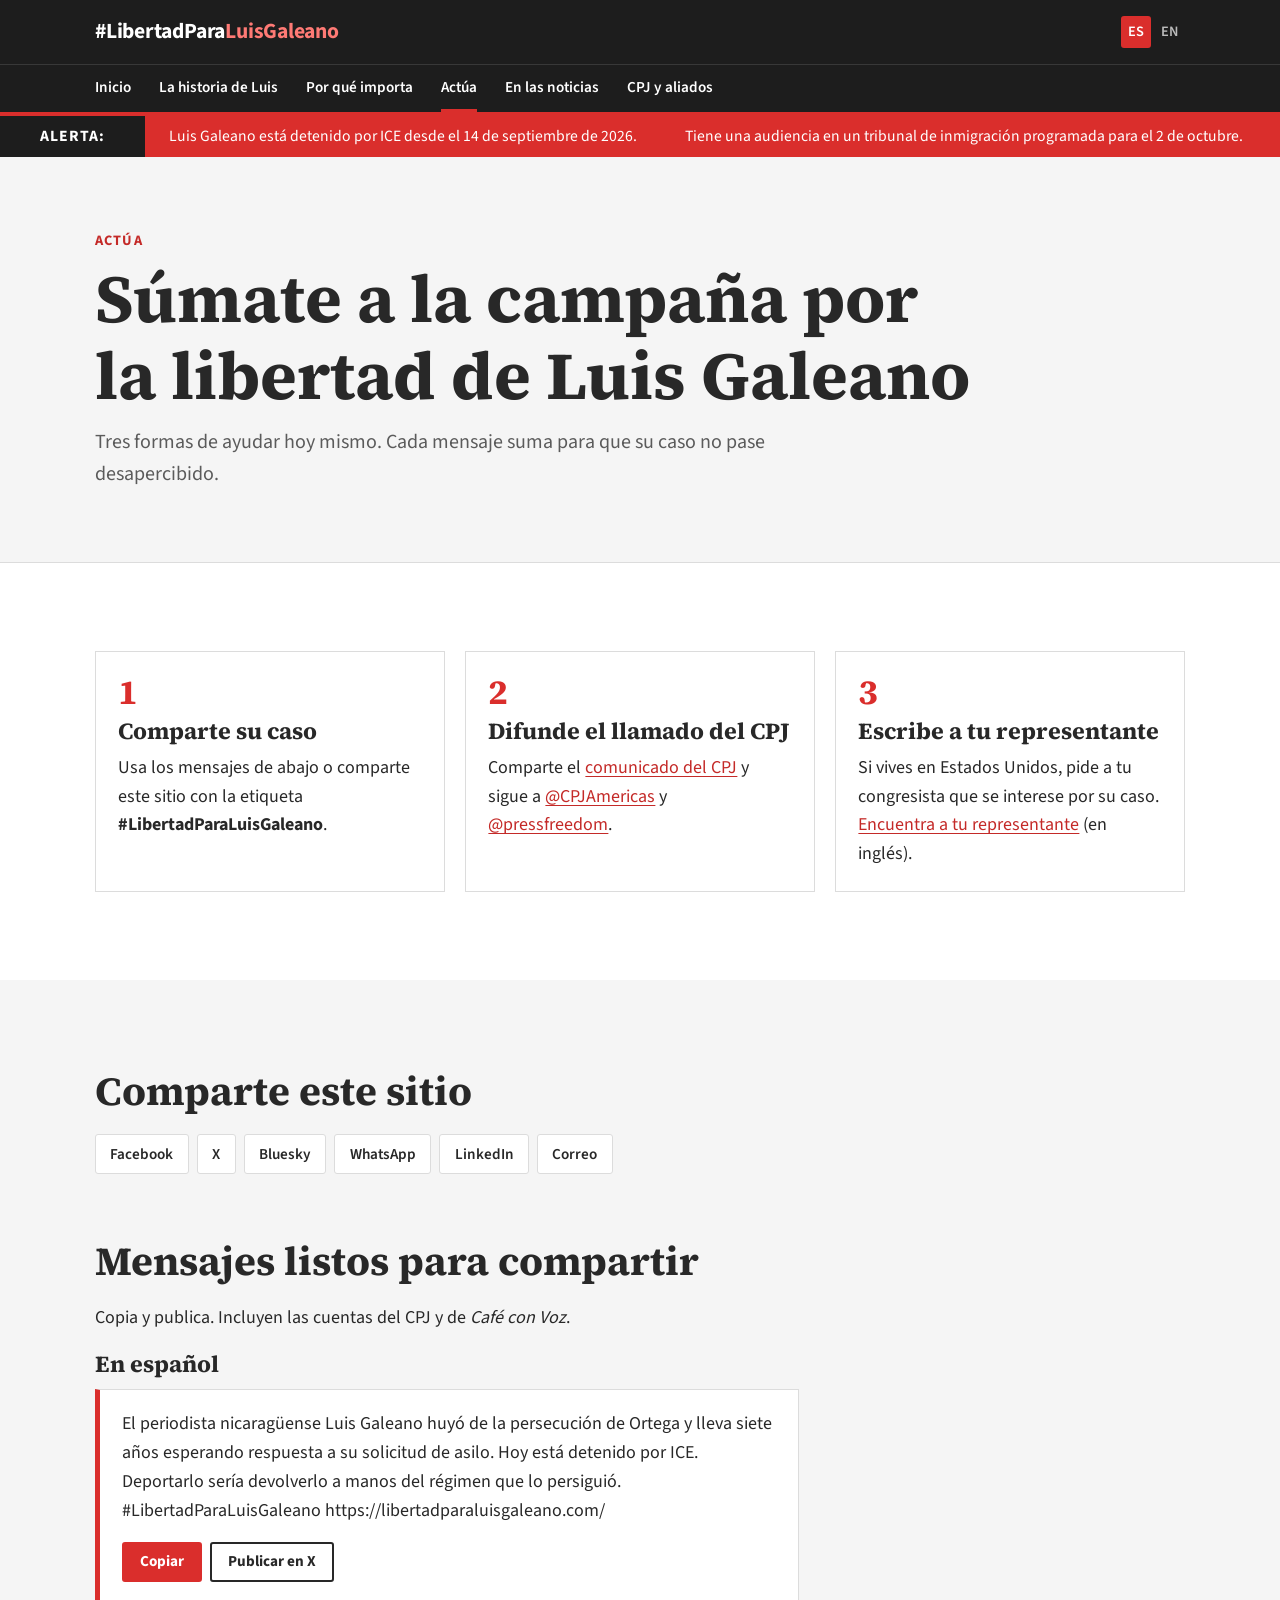
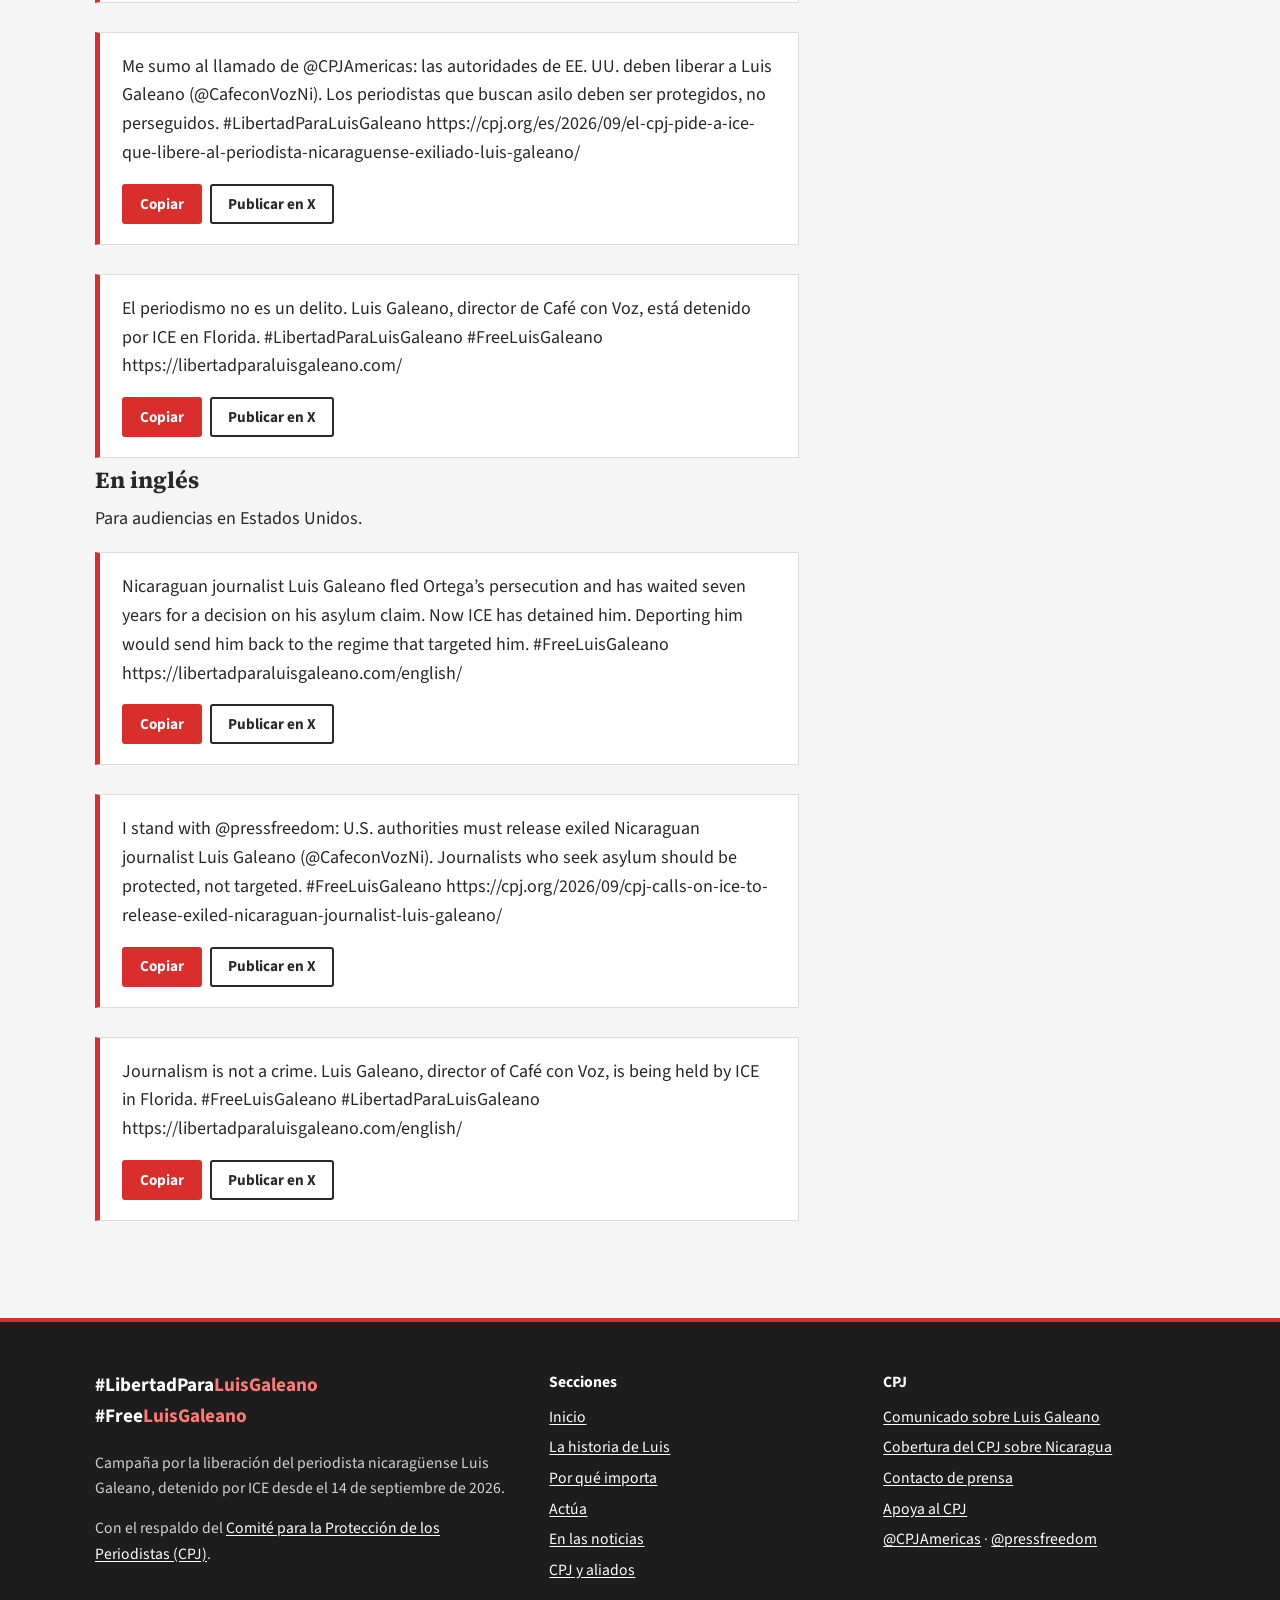
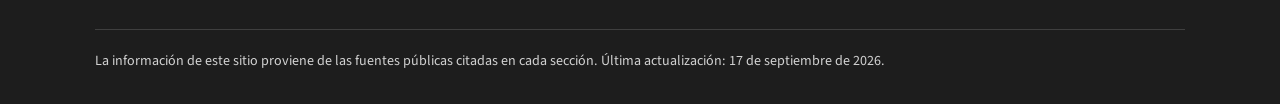
==== actua/index.html @ e91c894b "Primera versión del sitio #LibertadParaLuisGaleano Sitio de campaña por la liberación de Luis Galean" ====
<!doctype html>
<html lang="es">
<head>
<meta charset="utf-8">
<meta name="viewport" content="width=device-width, initial-scale=1">
<title>Actúa — #LibertadParaLuisGaleano</title>
<meta name="description" content="Cómo ayudar a Luis Galeano: mensajes listos para compartir, el llamado del CPJ y cómo contactar a tu representante.">
<link rel="canonical" href="https://libertadparaluisgaleano.com/actua/">
<link rel="alternate" hreflang="es" href="https://libertadparaluisgaleano.com/actua/">
<link rel="alternate" hreflang="en" href="https://libertadparaluisgaleano.com/english/take-action/">
<link rel="alternate" hreflang="x-default" href="https://libertadparaluisgaleano.com/actua/">
<meta property="og:type" content="website">
<meta property="og:site_name" content="#LibertadParaLuisGaleano">
<meta property="og:title" content="Actúa — #LibertadParaLuisGaleano">
<meta property="og:description" content="Cómo ayudar a Luis Galeano: mensajes listos para compartir, el llamado del CPJ y cómo contactar a tu representante.">
<meta property="og:url" content="https://libertadparaluisgaleano.com/actua/">
<meta property="og:image" content="https://libertadparaluisgaleano.com/assets/img/compartir-es.png">
<meta property="og:image:width" content="1200">
<meta property="og:image:height" content="630">
<meta property="og:locale" content="es_ES">
<meta name="twitter:card" content="summary_large_image">
<meta name="theme-color" content="#1d1d1d">
<link rel="icon" href="../assets/img/favicon.svg" type="image/svg+xml">
<link rel="preload" as="font" type="font/woff2" href="../assets/fonts/source-sans-3-400-latin.woff2" crossorigin>
<link rel="preload" as="font" type="font/woff2" href="../assets/fonts/source-serif-4-700-latin.woff2" crossorigin>
<link rel="stylesheet" href="../assets/css/style.css">
<script src="../assets/js/site.js" defer></script>
</head>
<body>

<a class="salto" href="#contenido">Saltar al contenido</a>

<header class="cabecera">
  <div class="contenedor cabecera__barra">
    <a class="cabecera__logo" href="../">#LibertadPara<span>LuisGaleano</span></a>
    <div class="cabecera__acciones">
      <nav class="idioma" aria-label="Idioma">
        <a href="../actua/" lang="es" hreflang="es" title="Español" aria-current="page">ES</a>
        <a href="../english/take-action/" lang="en" hreflang="en" title="English">EN</a>
      </nav>
      <button class="cabecera__menu" type="button" data-menu-boton aria-expanded="false" aria-controls="nav-panel"
              aria-label="Abrir menú" data-abrir="Abrir menú" data-cerrar="Cerrar menú">
        <span></span><span></span>
      </button>
    </div>
  </div>
  <nav class="nav-panel" id="nav-panel" data-menu-panel data-abierto="false" aria-label="Navegación principal">
    <ul class="contenedor">
      <li><a href="../">Inicio</a></li>
      <li><a href="../historia/">La historia de Luis</a></li>
      <li><a href="../por-que-importa/">Por qué importa</a></li>
      <li><a href="../actua/" aria-current="page">Actúa</a></li>
      <li><a href="../noticias/">En las noticias</a></li>
      <li><a href="../cpj-y-aliados/">CPJ y aliados</a></li>
    </ul>
  </nav>
</header>

<aside class="alerta" aria-label="Alerta">
  <p class="alerta__etiqueta">Alerta:</p>
  <div class="alerta__ventana" data-alerta>
    <ul class="alerta__pista">
      <li>Luis Galeano está detenido por ICE desde el 14 de septiembre de 2026.</li>
      <li>Tiene una audiencia en un tribunal de inmigración programada para el 2 de octubre.</li>
      <li>El CPJ pide a ICE que lo libere. <a href="https://cpj.org/es/2026/09/el-cpj-pide-a-ice-que-libere-al-periodista-nicaraguense-exiliado-luis-galeano/" target="_blank" rel="noopener">Lee el comunicado</a></li>
      <li>La SIP pide a EE. UU. no deportarlo. <a href="https://www.sipiapa.org/la-sip-reclama-proteccion-el-periodista-nicaraguense-luis-galeano-detenido-ice-n1301635" target="_blank" rel="noopener">Lee más</a></li>
    </ul>
  </div>
</aside>

<main id="contenido">
  <header class="cabeza-pagina">
    <div class="contenedor">
      <p class="volanta">Actúa</p>
      <h1>Súmate a la campaña por la libertad de Luis Galeano</h1>
      <p>Tres formas de ayudar hoy mismo. Cada mensaje suma para que su caso no pase desapercibido.</p>
    </div>
  </header>

  <section class="seccion">
    <div class="contenedor">
      <ol class="pasos">
        <li>
          <h3>Comparte su caso</h3>
          <p>Usa los mensajes de abajo o comparte este sitio con la etiqueta <strong>#LibertadParaLuisGaleano</strong>.</p>
        </li>
        <li>
          <h3>Difunde el llamado del CPJ</h3>
          <p>Comparte el <a href="https://cpj.org/es/2026/09/el-cpj-pide-a-ice-que-libere-al-periodista-nicaraguense-exiliado-luis-galeano/" target="_blank" rel="noopener">comunicado del CPJ</a> y sigue a <a href="https://x.com/CPJAmericas" target="_blank" rel="noopener">@CPJAmericas</a> y <a href="https://x.com/pressfreedom" target="_blank" rel="noopener">@pressfreedom</a>.</p>
        </li>
        <li>
          <h3>Escribe a tu representante</h3>
          <p>Si vives en Estados Unidos, pide a tu congresista que se interese por su caso. <a href="https://www.house.gov/representatives/find-your-representative" target="_blank" rel="noopener">Encuentra a tu representante</a> (en inglés).</p>
        </li>
      </ol>
    </div>
  </section>

  <section class="seccion seccion--gris">
    <div class="contenedor">
      <div class="prosa">
        <h2>Comparte este sitio</h2>
        <ul class="compartir">
          <li><a href="https://www.facebook.com/sharer/sharer.php?u=https%3A%2F%2Flibertadparaluisgaleano.com%2F" target="_blank" rel="noopener">Facebook</a></li>
          <li><a href="https://x.com/intent/post?text=Libertad%20para%20Luis%20Galeano%2C%20periodista%20nicarag%C3%BCense%20detenido%20por%20ICE.%20%23LibertadParaLuisGaleano&amp;url=https%3A%2F%2Flibertadparaluisgaleano.com%2F" target="_blank" rel="noopener">X</a></li>
          <li><a href="https://bsky.app/intent/compose?text=Libertad%20para%20Luis%20Galeano%2C%20periodista%20nicarag%C3%BCense%20detenido%20por%20ICE.%20%23LibertadParaLuisGaleano%20https%3A%2F%2Flibertadparaluisgaleano.com%2F" target="_blank" rel="noopener">Bluesky</a></li>
          <li><a href="https://api.whatsapp.com/send?text=Libertad%20para%20Luis%20Galeano%2C%20periodista%20nicarag%C3%BCense%20detenido%20por%20ICE.%20%23LibertadParaLuisGaleano%20https%3A%2F%2Flibertadparaluisgaleano.com%2F" target="_blank" rel="noopener">WhatsApp</a></li>
          <li><a href="https://www.linkedin.com/sharing/share-offsite/?url=https%3A%2F%2Flibertadparaluisgaleano.com%2F" target="_blank" rel="noopener">LinkedIn</a></li>
          <li><a href="mailto:?subject=Libertad%20para%20Luis%20Galeano&amp;body=Libertad%20para%20Luis%20Galeano%2C%20periodista%20nicarag%C3%BCense%20detenido%20por%20ICE.%20%23LibertadParaLuisGaleano%20https%3A%2F%2Flibertadparaluisgaleano.com%2F">Correo</a></li>
        </ul>

        <h2>Mensajes listos para compartir</h2>
        <p>Copia y publica. Incluyen las cuentas del CPJ y de <em>Café con Voz</em>.</p>
        <h3>En español</h3>
        <ul class="mensajes">
          <li class="mensaje" lang="es">
            <p class="mensaje__texto" id="mensaje-es-1">El periodista nicaragüense Luis Galeano huyó de la persecución de Ortega y lleva siete años esperando respuesta a su solicitud de asilo. Hoy está detenido por ICE. Deportarlo sería devolverlo a manos del régimen que lo persiguió. #LibertadParaLuisGaleano https://libertadparaluisgaleano.com/</p>
            <div class="mensaje__acciones">
              <button class="boton boton--chico" type="button" data-copiar="mensaje-es-1" data-copiado="Copiado. Pégalo en tu red social." data-error="No se pudo copiar. Selecciona el texto y cópialo a mano." hidden>Copiar</button>
              <a class="boton boton--chico boton--contorno" href="https://x.com/intent/post?text=El%20periodista%20nicarag%C3%BCense%20Luis%20Galeano%20huy%C3%B3%20de%20la%20persecuci%C3%B3n%20de%20Ortega%20y%20lleva%20siete%20a%C3%B1os%20esperando%20respuesta%20a%20su%20solicitud%20de%20asilo.%20Hoy%20est%C3%A1%20detenido%20por%20ICE.%20Deportarlo%20ser%C3%ADa%20devolverlo%20a%20manos%20del%20r%C3%A9gimen%20que%20lo%20persigui%C3%B3.%20%23LibertadParaLuisGaleano%20https%3A//libertadparaluisgaleano.com/" target="_blank" rel="noopener">Publicar en X</a>
              <span class="mensaje__estado" role="status"></span>
            </div>
          </li>
          <li class="mensaje" lang="es">
            <p class="mensaje__texto" id="mensaje-es-2">Me sumo al llamado de @CPJAmericas: las autoridades de EE. UU. deben liberar a Luis Galeano (@CafeconVozNi). Los periodistas que buscan asilo deben ser protegidos, no perseguidos. #LibertadParaLuisGaleano https://cpj.org/es/2026/09/el-cpj-pide-a-ice-que-libere-al-periodista-nicaraguense-exiliado-luis-galeano/</p>
            <div class="mensaje__acciones">
              <button class="boton boton--chico" type="button" data-copiar="mensaje-es-2" data-copiado="Copiado. Pégalo en tu red social." data-error="No se pudo copiar. Selecciona el texto y cópialo a mano." hidden>Copiar</button>
              <a class="boton boton--chico boton--contorno" href="https://x.com/intent/post?text=Me%20sumo%20al%20llamado%20de%20%40CPJAmericas%3A%20las%20autoridades%20de%20EE.%20UU.%20deben%20liberar%20a%20Luis%20Galeano%20%28%40CafeconVozNi%29.%20Los%20periodistas%20que%20buscan%20asilo%20deben%20ser%20protegidos%2C%20no%20perseguidos.%20%23LibertadParaLuisGaleano%20https%3A//cpj.org/es/2026/09/el-cpj-pide-a-ice-que-libere-al-periodista-nicaraguense-exiliado-luis-galeano/" target="_blank" rel="noopener">Publicar en X</a>
              <span class="mensaje__estado" role="status"></span>
            </div>
          </li>
          <li class="mensaje" lang="es">
            <p class="mensaje__texto" id="mensaje-es-3">El periodismo no es un delito. Luis Galeano, director de Café con Voz, está detenido por ICE en Florida. #LibertadParaLuisGaleano #FreeLuisGaleano https://libertadparaluisgaleano.com/</p>
            <div class="mensaje__acciones">
              <button class="boton boton--chico" type="button" data-copiar="mensaje-es-3" data-copiado="Copiado. Pégalo en tu red social." data-error="No se pudo copiar. Selecciona el texto y cópialo a mano." hidden>Copiar</button>
              <a class="boton boton--chico boton--contorno" href="https://x.com/intent/post?text=El%20periodismo%20no%20es%20un%20delito.%20Luis%20Galeano%2C%20director%20de%20Caf%C3%A9%20con%20Voz%2C%20est%C3%A1%20detenido%20por%20ICE%20en%20Florida.%20%23LibertadParaLuisGaleano%20%23FreeLuisGaleano%20https%3A//libertadparaluisgaleano.com/" target="_blank" rel="noopener">Publicar en X</a>
              <span class="mensaje__estado" role="status"></span>
            </div>
          </li>
        </ul>
        <h3>En inglés</h3>
        <p>Para audiencias en Estados Unidos.</p>
        <ul class="mensajes">
          <li class="mensaje" lang="en">
            <p class="mensaje__texto" id="mensaje-en-1">Nicaraguan journalist Luis Galeano fled Ortega’s persecution and has waited seven years for a decision on his asylum claim. Now ICE has detained him. Deporting him would send him back to the regime that targeted him. #FreeLuisGaleano https://libertadparaluisgaleano.com/english/</p>
            <div class="mensaje__acciones">
              <button class="boton boton--chico" type="button" data-copiar="mensaje-en-1" data-copiado="Copiado. Pégalo en tu red social." data-error="No se pudo copiar. Selecciona el texto y cópialo a mano." hidden>Copiar</button>
              <a class="boton boton--chico boton--contorno" href="https://x.com/intent/post?text=Nicaraguan%20journalist%20Luis%20Galeano%20fled%20Ortega%E2%80%99s%20persecution%20and%20has%20waited%20seven%20years%20for%20a%20decision%20on%20his%20asylum%20claim.%20Now%20ICE%20has%20detained%20him.%20Deporting%20him%20would%20send%20him%20back%20to%20the%20regime%20that%20targeted%20him.%20%23FreeLuisGaleano%20https%3A//libertadparaluisgaleano.com/english/" target="_blank" rel="noopener">Publicar en X</a>
              <span class="mensaje__estado" role="status"></span>
            </div>
          </li>
          <li class="mensaje" lang="en">
            <p class="mensaje__texto" id="mensaje-en-2">I stand with @pressfreedom: U.S. authorities must release exiled Nicaraguan journalist Luis Galeano (@CafeconVozNi). Journalists who seek asylum should be protected, not targeted. #FreeLuisGaleano https://cpj.org/2026/09/cpj-calls-on-ice-to-release-exiled-nicaraguan-journalist-luis-galeano/</p>
            <div class="mensaje__acciones">
              <button class="boton boton--chico" type="button" data-copiar="mensaje-en-2" data-copiado="Copiado. Pégalo en tu red social." data-error="No se pudo copiar. Selecciona el texto y cópialo a mano." hidden>Copiar</button>
              <a class="boton boton--chico boton--contorno" href="https://x.com/intent/post?text=I%20stand%20with%20%40pressfreedom%3A%20U.S.%20authorities%20must%20release%20exiled%20Nicaraguan%20journalist%20Luis%20Galeano%20%28%40CafeconVozNi%29.%20Journalists%20who%20seek%20asylum%20should%20be%20protected%2C%20not%20targeted.%20%23FreeLuisGaleano%20https%3A//cpj.org/2026/09/cpj-calls-on-ice-to-release-exiled-nicaraguan-journalist-luis-galeano/" target="_blank" rel="noopener">Publicar en X</a>
              <span class="mensaje__estado" role="status"></span>
            </div>
          </li>
          <li class="mensaje" lang="en">
            <p class="mensaje__texto" id="mensaje-en-3">Journalism is not a crime. Luis Galeano, director of Café con Voz, is being held by ICE in Florida. #FreeLuisGaleano #LibertadParaLuisGaleano https://libertadparaluisgaleano.com/english/</p>
            <div class="mensaje__acciones">
              <button class="boton boton--chico" type="button" data-copiar="mensaje-en-3" data-copiado="Copiado. Pégalo en tu red social." data-error="No se pudo copiar. Selecciona el texto y cópialo a mano." hidden>Copiar</button>
              <a class="boton boton--chico boton--contorno" href="https://x.com/intent/post?text=Journalism%20is%20not%20a%20crime.%20Luis%20Galeano%2C%20director%20of%20Caf%C3%A9%20con%20Voz%2C%20is%20being%20held%20by%20ICE%20in%20Florida.%20%23FreeLuisGaleano%20%23LibertadParaLuisGaleano%20https%3A//libertadparaluisgaleano.com/english/" target="_blank" rel="noopener">Publicar en X</a>
              <span class="mensaje__estado" role="status"></span>
            </div>
          </li>
        </ul>
      </div>
    </div>
  </section>

</main>

<footer class="pie">
  <div class="contenedor">
    <div class="pie__rejilla">
      <div>
        <p class="pie__hashtags">#LibertadPara<span>LuisGaleano</span><br>#Free<span>LuisGaleano</span></p>
        <p>Campaña por la liberación del periodista nicaragüense Luis Galeano, detenido por ICE desde el 14 de septiembre de 2026.</p>
        <p>Con el respaldo del <a href="https://cpj.org/es/" target="_blank" rel="noopener">Comité para la Protección de los Periodistas (CPJ)</a>.</p>
      </div>
      <nav aria-label="Secciones">
        <p class="pie__titulo">Secciones</p>
        <ul>
          <li><a href="../">Inicio</a></li>
          <li><a href="../historia/">La historia de Luis</a></li>
          <li><a href="../por-que-importa/">Por qué importa</a></li>
          <li><a href="../actua/">Actúa</a></li>
          <li><a href="../noticias/">En las noticias</a></li>
          <li><a href="../cpj-y-aliados/">CPJ y aliados</a></li>
        </ul>
      </nav>
      <div>
        <p class="pie__titulo">CPJ</p>
        <ul>
          <li><a href="https://cpj.org/es/2026/09/el-cpj-pide-a-ice-que-libere-al-periodista-nicaraguense-exiliado-luis-galeano/" target="_blank" rel="noopener">Comunicado sobre Luis Galeano</a></li>
          <li><a href="https://cpj.org/americas/nicaragua/" target="_blank" rel="noopener">Cobertura del CPJ sobre Nicaragua</a></li>
          <li><a href="https://cpj.org/press/" target="_blank" rel="noopener">Contacto de prensa</a></li>
          <li><a href="https://cpj.org/about/donate/" target="_blank" rel="noopener">Apoya al CPJ</a></li>
          <li><a href="https://x.com/CPJAmericas" target="_blank" rel="noopener">@CPJAmericas</a> · <a href="https://x.com/pressfreedom" target="_blank" rel="noopener">@pressfreedom</a></li>
        </ul>
      </div>
    </div>
    <p class="pie__legal">La información de este sitio proviene de las fuentes públicas citadas en cada sección. Última actualización: 17 de septiembre de 2026.</p>
  </div>
</footer>

</body>
</html>
---- assets/css/style.css ----
/* #LibertadParaLuisGaleano — hoja de estilos única.
   Línea gráfica del CPJ: encabezado negro, acentos rojos, texto oscuro sobre blanco.
   Todos los colores y medidas viven en :root. No escribir hex fuera de aquí. */

@import url("fonts.css");

:root {
  /* Color */
  --rojo: #da2e2c;
  --rojo-oscuro: #9e1d1c;
  --rojo-suave: #ffd7d7;
  --rojo-texto: #c42a28;   /* rojo para texto chico sobre blanco o gris (AA) */
  --rojo-claro: #ff7a75;   /* rojo para texto sobre negro (AA) */
  --negro-cabecera: #1d1d1d;
  --tinta: #282828;
  --carbon: #323e48;
  --gris-texto: #5b5b5b;
  --gris-linea: #dcdcdc;
  --gris-claro: #f5f5f5;
  --blanco: #fff;

  /* Tipografía */
  --fuente-texto: "Source Sans 3", "Myriad Pro", "Helvetica Neue", Arial, sans-serif;
  --fuente-titulo: "Source Serif 4", "Warnock Pro", Georgia, serif;
  --h1: clamp(2.2rem, 1.4rem + 3.6vw, 4.2rem);
  --h2: clamp(1.7rem, 1.3rem + 1.6vw, 2.5rem);
  --h3: clamp(1.2rem, 1.1rem + 0.5vw, 1.45rem);
  --texto: 1.125rem;

  /* Medidas */
  --ancho-maximo: 1170px;
  --ancho-lectura: 44rem;
  --gutter: clamp(16px, 4vw, 40px);
  --alto-cabecera: 64px;
  --radio: 3px;
}

/* ----- Base ----------------------------------------------------------- */
*, *::before, *::after { box-sizing: border-box; }

html { -webkit-text-size-adjust: 100%; scroll-padding-top: calc(var(--alto-cabecera) + 1rem); }

body {
  margin: 0;
  background: var(--blanco);
  color: var(--tinta);
  font-family: var(--fuente-texto);
  font-size: var(--texto);
  line-height: 1.6;
  overflow-x: clip;
}

body[data-menu-abierto="true"] { overflow: hidden; }

img { max-width: 100%; height: auto; display: block; }

a { color: var(--rojo-texto); text-underline-offset: 0.15em; }
a:hover { color: var(--rojo-oscuro); }

:focus-visible { outline: 3px solid var(--rojo); outline-offset: 2px; }

h1, h2, h3 {
  font-family: var(--fuente-titulo);
  font-weight: 700;
  line-height: 1.15;
  margin: 0 0 0.5em;
  text-wrap: balance;
}
h1 { font-size: var(--h1); }
h2 { font-size: var(--h2); }
h3 { font-size: var(--h3); }

p { margin: 0 0 1em; }

.salto {
  position: absolute;
  left: -999px;
  top: 0;
  z-index: 100;
  padding: 0.6rem 1rem;
  background: var(--blanco);
  color: var(--tinta);
}
.salto:focus { left: 1rem; }

.visualmente-oculto {
  position: absolute !important;
  width: 1px; height: 1px;
  overflow: hidden;
  clip: rect(0 0 0 0);
  white-space: nowrap;
}

.contenedor {
  width: 100%;
  max-width: var(--ancho-maximo);
  margin-inline: auto;
  padding-inline: var(--gutter);
}

/* ----- Encabezado ------------------------------------------------------ */
.cabecera {
  position: sticky;
  top: 0;
  z-index: 50;
  background: var(--negro-cabecera);
  color: var(--blanco);
  border-bottom: 4px solid var(--rojo);
}

.cabecera__barra {
  display: flex;
  align-items: center;
  justify-content: space-between;
  gap: 1rem;
  min-height: var(--alto-cabecera);
}

.cabecera__logo {
  color: var(--blanco);
  font-weight: 700;
  font-size: clamp(1rem, 0.85rem + 0.8vw, 1.35rem);
  text-decoration: none;
  letter-spacing: -0.01em;
  overflow-wrap: anywhere;
}
.cabecera__logo span { color: var(--rojo-claro); }
.cabecera__logo:hover { color: var(--blanco); }

.cabecera__acciones { display: flex; align-items: center; gap: 0.75rem; flex-shrink: 0; }

.idioma { display: flex; gap: 0.15rem; }
.idioma a {
  color: var(--blanco);
  font-weight: 600;
  font-size: 0.9rem;
  text-decoration: none;
  padding: 0.25rem 0.45rem;
  border-radius: var(--radio);
  opacity: 0.7;
}
.idioma a:hover { opacity: 1; color: var(--blanco); }
.idioma a[aria-current="page"] { opacity: 1; background: var(--rojo); }

.cabecera__menu {
  display: inline-flex;
  flex-direction: column;
  justify-content: center;
  gap: 6px;
  width: 44px;
  height: 44px;
  padding: 0 10px;
  background: none;
  border: 0;
  cursor: pointer;
}
.cabecera__menu span {
  display: block;
  height: 2px;
  background: var(--blanco);
  transition: transform 0.2s;
}
.cabecera__menu[aria-expanded="true"] span:first-child { transform: translateY(4px) rotate(45deg); }
.cabecera__menu[aria-expanded="true"] span:last-child { transform: translateY(-4px) rotate(-45deg); }

.nav-panel {
  display: none;
  background: var(--negro-cabecera);
  border-top: 1px solid rgba(255, 255, 255, 0.12);
}
.nav-panel[data-abierto="true"] {
  display: block;
  position: fixed;
  inset: calc(var(--alto-cabecera) + 4px) 0 0 0;
  overflow-y: auto;
}
.nav-panel ul { list-style: none; margin: 0 auto; padding-block: 0.5rem 1.5rem; }
.nav-panel a {
  display: block;
  padding: 0.85rem 0;
  color: var(--blanco);
  font-weight: 600;
  font-size: 1.2rem;
  text-decoration: none;
  border-bottom: 1px solid rgba(255, 255, 255, 0.12);
}
.nav-panel a:hover,
.nav-panel a[aria-current="page"] { color: var(--rojo-claro); }

@media (min-width: 960px) {
  .cabecera__menu { display: none; }
  .nav-panel,
  .nav-panel[data-abierto="true"] { display: block; position: static; overflow: visible; }
  .nav-panel ul { display: flex; flex-wrap: wrap; gap: 0 1.75rem; padding-block: 0; }
  .nav-panel a {
    padding: 0.6rem 0;
    font-size: 0.95rem;
    border-bottom: 0;
    border-bottom: 3px solid transparent;
  }
  .nav-panel a[aria-current="page"] { color: var(--blanco); border-bottom-color: var(--rojo); }
}

/* ----- Franja de alertas ---------------------------------------------- */
.alerta {
  display: flex;
  align-items: stretch;
  background: var(--rojo);
  color: var(--blanco);
  font-size: 0.98rem;
  overflow: hidden;
}
.alerta__etiqueta {
  flex-shrink: 0;
  margin: 0;
  display: flex;
  align-items: center;
  padding: 0.5rem var(--gutter);
  background: var(--negro-cabecera);
  font-weight: 700;
  letter-spacing: 0.06em;
  text-transform: uppercase;
}
.alerta__ventana { display: flex; overflow: hidden; min-width: 0; }
.alerta__pista {
  display: flex;
  flex-shrink: 0;
  gap: 3rem;
  padding: 0.5rem 1.5rem;
  padding-right: 3rem;
  margin: 0;
  list-style: none;
  white-space: nowrap;
  animation: desplazar 45s linear infinite;
}
.alerta__ventana:hover .alerta__pista,
.alerta__ventana:focus-within .alerta__pista { animation-play-state: paused; }
.alerta a { color: var(--blanco); font-weight: 700; }
.alerta a:hover { color: var(--blanco); text-decoration: none; }

@keyframes desplazar {
  from { transform: translateX(0); }
  to { transform: translateX(-100%); }
}

@media (prefers-reduced-motion: reduce) {
  .alerta__pista { animation: none; white-space: normal; flex-direction: column; gap: 0.25rem; flex-shrink: 1; }
  .alerta__pista[aria-hidden="true"] { display: none; }
}

/* ----- Portada ---------------------------------------------------------- */
.heroe {
  background: var(--negro-cabecera);
  color: var(--blanco);
  padding-block: clamp(2.5rem, 6vw, 5rem);
}
.heroe__rejilla { display: grid; gap: 2.5rem; align-items: center; }
@media (min-width: 900px) {
  .heroe__rejilla { grid-template-columns: 1.25fr 1fr; gap: 4rem; }
}
.heroe__antetitulo {
  margin: 0 0 0.75rem;
  color: var(--rojo-claro);
  font-weight: 700;
  letter-spacing: 0.08em;
  text-transform: uppercase;
  font-size: 0.95rem;
}
.heroe h1 { margin-bottom: 0.35em; }
.heroe h1 span { display: block; color: var(--rojo-claro); }
.heroe__bajada { font-size: 1.25rem; max-width: 36rem; color: rgba(255, 255, 255, 0.85); }
.heroe__acciones { display: flex; flex-wrap: wrap; gap: 0.75rem; margin-top: 1.75rem; }

/* Contador */
.contador {
  margin: 0;
  padding: 2rem 1.5rem;
  background: var(--blanco);
  color: var(--tinta);
  text-align: center;
  border-top: 8px solid var(--rojo);
}
.contador__rotulo {
  margin: 0;
  font-weight: 700;
  font-size: 1.05rem;
  letter-spacing: 0.08em;
  text-transform: uppercase;
}
.dias-numero {
  display: block;
  font-family: var(--fuente-titulo);
  font-weight: 700;
  font-size: clamp(5rem, 3rem + 10vw, 9rem);
  line-height: 1;
  color: var(--rojo);
  font-variant-numeric: tabular-nums;
}
.contador__unidad {
  display: block;
  font-family: var(--fuente-titulo);
  font-weight: 700;
  font-size: var(--h2);
  line-height: 1.1;
}
.contador__nota { margin: 1rem 0 0; font-size: 0.95rem; color: var(--gris-texto); }

/* ----- Botones ---------------------------------------------------------- */
.boton {
  display: inline-flex;
  align-items: center;
  justify-content: center;
  gap: 0.5rem;
  min-height: 48px;
  padding: 0.6rem 1.4rem;
  border: 2px solid var(--rojo);
  border-radius: var(--radio);
  background: var(--rojo);
  color: var(--blanco);
  font: inherit;
  font-weight: 700;
  line-height: 1.2;
  text-decoration: none;
  cursor: pointer;
}
.boton:hover { background: var(--rojo-oscuro); border-color: var(--rojo-oscuro); color: var(--blanco); }
.boton--contorno { background: transparent; color: inherit; border-color: currentColor; }
.boton--contorno:hover { background: var(--blanco); border-color: var(--blanco); color: var(--negro-cabecera); }
.boton--chico { min-height: 40px; padding: 0.35rem 1rem; font-size: 0.95rem; }

/* ----- Secciones --------------------------------------------------------- */
.seccion { padding-block: clamp(3rem, 7vw, 5.5rem); }
.seccion--gris { background: var(--gris-claro); }
.seccion--oscura { background: var(--negro-cabecera); color: var(--blanco); }
.seccion--oscura a:not(.boton) { color: var(--blanco); }

.cabeza-pagina {
  padding-block: clamp(2.5rem, 6vw, 4.5rem);
  background: var(--gris-claro);
  border-bottom: 1px solid var(--gris-linea);
}
.cabeza-pagina h1 { margin: 0; }
.cabeza-pagina p { margin: 0.75rem 0 0; max-width: var(--ancho-lectura); font-size: 1.25rem; color: var(--gris-texto); }
.cabeza-pagina .volanta { margin: 0 0 0.5rem; font-size: 0.9rem; color: var(--rojo-texto); }

.volanta {
  margin: 0 0 0.5rem;
  color: var(--rojo-texto);
  font-weight: 700;
  letter-spacing: 0.08em;
  text-transform: uppercase;
  font-size: 0.9rem;
}

.prosa { max-width: var(--ancho-lectura); }
.prosa h2 { margin-top: 1.6em; }
.prosa h2:first-child { margin-top: 0; }
.volanta + h2 { margin-top: 0; }
.prosa ul { padding-left: 1.2rem; }
.prosa li { margin-bottom: 0.5em; }
.prosa li::marker { color: var(--rojo); }
.prosa .compartir,
.prosa .mensajes { padding-left: 0; }
.prosa .compartir li { margin: 0; }

.dos-columnas { display: grid; gap: 2.5rem; align-items: start; }
@media (min-width: 900px) {
  .dos-columnas { grid-template-columns: 1fr 1fr; gap: 4rem; }
}

.encabezado-seccion {
  display: flex;
  flex-wrap: wrap;
  align-items: baseline;
  justify-content: space-between;
  gap: 0.5rem 2rem;
  margin-bottom: 1.75rem;
}
.encabezado-seccion h2 { margin: 0; }

/* Cita destacada */
.cita {
  margin: 2rem 0;
  padding: 0 0 0 1.25rem;
  border-left: 5px solid var(--rojo);
}
.cita p {
  font-family: var(--fuente-titulo);
  font-weight: 600;
  font-size: clamp(1.2rem, 1.05rem + 0.7vw, 1.6rem);
  line-height: 1.35;
}
.cita footer { font-size: 0.98rem; color: var(--gris-texto); }
.seccion--oscura .cita footer { color: rgba(255, 255, 255, 0.75); }

/* Datos clave */
.datos { display: grid; gap: 1px; margin: 0; background: var(--gris-linea); border: 1px solid var(--gris-linea); }
@media (min-width: 700px) { .datos { grid-template-columns: repeat(2, 1fr); } }
.datos div { padding: 1.1rem 1.25rem; background: var(--blanco); }
.datos dt { font-weight: 700; color: var(--rojo-texto); font-size: 0.9rem; letter-spacing: 0.05em; text-transform: uppercase; }
.datos dd { margin: 0.2rem 0 0; }

/* ----- Tarjetas (noticias, comunicados) ---------------------------------- */
.tarjetas {
  display: grid;
  gap: 1.5rem;
  margin: 0;
  padding: 0;
  list-style: none;
}
@media (min-width: 700px) { .tarjetas { grid-template-columns: repeat(2, 1fr); } }
@media (min-width: 1000px) { .tarjetas { grid-template-columns: repeat(3, 1fr); } }

.tarjeta {
  position: relative;
  display: flex;
  flex-direction: column;
  padding: 1.4rem 1.4rem 1.2rem;
  background: var(--blanco);
  border: 1px solid var(--gris-linea);
  border-top: 4px solid var(--rojo);
}
.tarjeta__medio {
  margin: 0 0 0.5rem;
  color: var(--rojo-texto);
  font-weight: 700;
  font-size: 0.9rem;
  letter-spacing: 0.06em;
  text-transform: uppercase;
}
.tarjeta__titulo { margin: 0 0 0.75rem; font-size: 1.25rem; line-height: 1.25; overflow-wrap: break-word; }
.tarjeta__titulo a { color: var(--tinta); text-decoration: none; }
.tarjeta__titulo a::after { content: ""; position: absolute; inset: 0; }
.tarjeta__titulo a:hover { color: var(--rojo-texto); }
.tarjeta__resumen { color: var(--gris-texto); font-size: 1rem; }
.tarjeta__meta { margin: auto 0 0; padding-top: 0.75rem; font-size: 0.9rem; color: var(--gris-texto); border-top: 1px solid var(--gris-linea); }
.tarjeta__idioma {
  display: inline-block;
  margin-left: 0.35rem;
  padding: 0 0.35rem;
  border: 1px solid var(--gris-linea);
  border-radius: var(--radio);
  font-size: 0.75rem;
  font-weight: 700;
}
.tarjeta--destacada { border-top-width: 8px; background: var(--gris-claro); }

/* ----- Cronología vertical ----------------------------------------------- */
.cronologia { margin: 0; padding: 0; list-style: none; }
.cronologia__item {
  position: relative;
  padding: 0 0 2rem 2rem;
  border-left: 2px solid var(--gris-linea);
}
.cronologia__item:last-child { padding-bottom: 0; }
.cronologia__item::before {
  content: "";
  position: absolute;
  left: -8px;
  top: 0.35rem;
  width: 14px;
  height: 14px;
  border-radius: 50%;
  background: var(--blanco);
  border: 2px solid var(--carbon);
}
.cronologia__item--hito::before { background: var(--rojo); border-color: var(--rojo); }
.cronologia__item--proximo::before { border-style: dashed; border-color: var(--rojo); }
.cronologia__fecha { margin: 0; font-weight: 700; color: var(--rojo-texto); }
.cronologia__texto { margin: 0.2rem 0 0.3rem; }
.cronologia__fuentes { margin: 0; font-size: 0.9rem; color: var(--gris-texto); }
.cronologia__fuentes a { color: inherit; }
.cronologia__fuentes a:hover { color: var(--rojo-texto); }

/* ----- Actúa: mensajes para compartir ------------------------------------ */
.mensajes { display: grid; gap: 1.25rem; margin: 0; padding: 0; list-style: none; }
.mensaje {
  padding: 1.25rem 1.4rem;
  background: var(--blanco);
  border: 1px solid var(--gris-linea);
  border-left: 5px solid var(--rojo);
}
.mensaje__texto { margin: 0 0 1rem; white-space: pre-line; overflow-wrap: anywhere; }
.mensaje__acciones { display: flex; flex-wrap: wrap; align-items: center; gap: 0.5rem; }
.mensaje__estado { font-size: 0.9rem; color: var(--gris-texto); }

.compartir { display: flex; flex-wrap: wrap; gap: 0.5rem; margin: 0; padding: 0; list-style: none; }
.compartir a {
  display: inline-flex;
  align-items: center;
  min-height: 40px;
  padding: 0.35rem 0.9rem;
  border: 1px solid var(--gris-linea);
  border-radius: var(--radio);
  background: var(--blanco);
  color: var(--tinta);
  font-weight: 600;
  font-size: 0.95rem;
  text-decoration: none;
}
.compartir a:hover { border-color: var(--rojo); color: var(--rojo-texto); }

.pasos { counter-reset: paso; margin: 0; padding: 0; list-style: none; display: grid; gap: 1.25rem; }
@media (min-width: 800px) { .pasos { grid-template-columns: repeat(3, 1fr); } }
.pasos li { counter-increment: paso; padding: 1.4rem; background: var(--blanco); border: 1px solid var(--gris-linea); }
.pasos li::before {
  content: counter(paso);
  display: block;
  margin-bottom: 0.5rem;
  font-family: var(--fuente-titulo);
  font-weight: 700;
  font-size: 2.2rem;
  line-height: 1;
  color: var(--rojo);
}
.pasos h3 { margin-bottom: 0.4em; }
.pasos p:last-child { margin-bottom: 0; }

/* ----- Boletín (The Torch) ------------------------------------------------ */
.boletin { display: grid; gap: 1.5rem; align-items: center; }
@media (min-width: 800px) { .boletin { grid-template-columns: 1fr auto; } }
.boletin h2 { margin-bottom: 0.3em; }
.boletin p { margin: 0; color: rgba(255, 255, 255, 0.85); max-width: 40rem; }

/* ----- Pie ---------------------------------------------------------------- */
.pie {
  padding-block: 3rem 2rem;
  background: var(--negro-cabecera);
  color: rgba(255, 255, 255, 0.8);
  font-size: 0.98rem;
  border-top: 4px solid var(--rojo);
}
.pie a { color: var(--blanco); }
.pie a:hover { color: var(--rojo-suave); }
.pie__rejilla { display: grid; gap: 2rem; }
@media (min-width: 800px) { .pie__rejilla { grid-template-columns: 1.4fr 1fr 1fr; } }
.pie__titulo { margin: 0 0 0.6rem; color: var(--blanco); font-weight: 700; }
.pie__hashtags { color: var(--blanco); font-weight: 700; font-size: 1.2rem; }
.pie__hashtags span { color: var(--rojo-claro); }
.pie ul { list-style: none; margin: 0; padding: 0; }
.pie li { margin-bottom: 0.35rem; }
.pie__legal { margin: 2.5rem 0 0; padding-top: 1.25rem; border-top: 1px solid rgba(255, 255, 255, 0.15); font-size: 0.88rem; }

/* ----- 404 ---------------------------------------------------------------- */
.no-encontrada { min-height: 50vh; display: grid; align-content: center; }
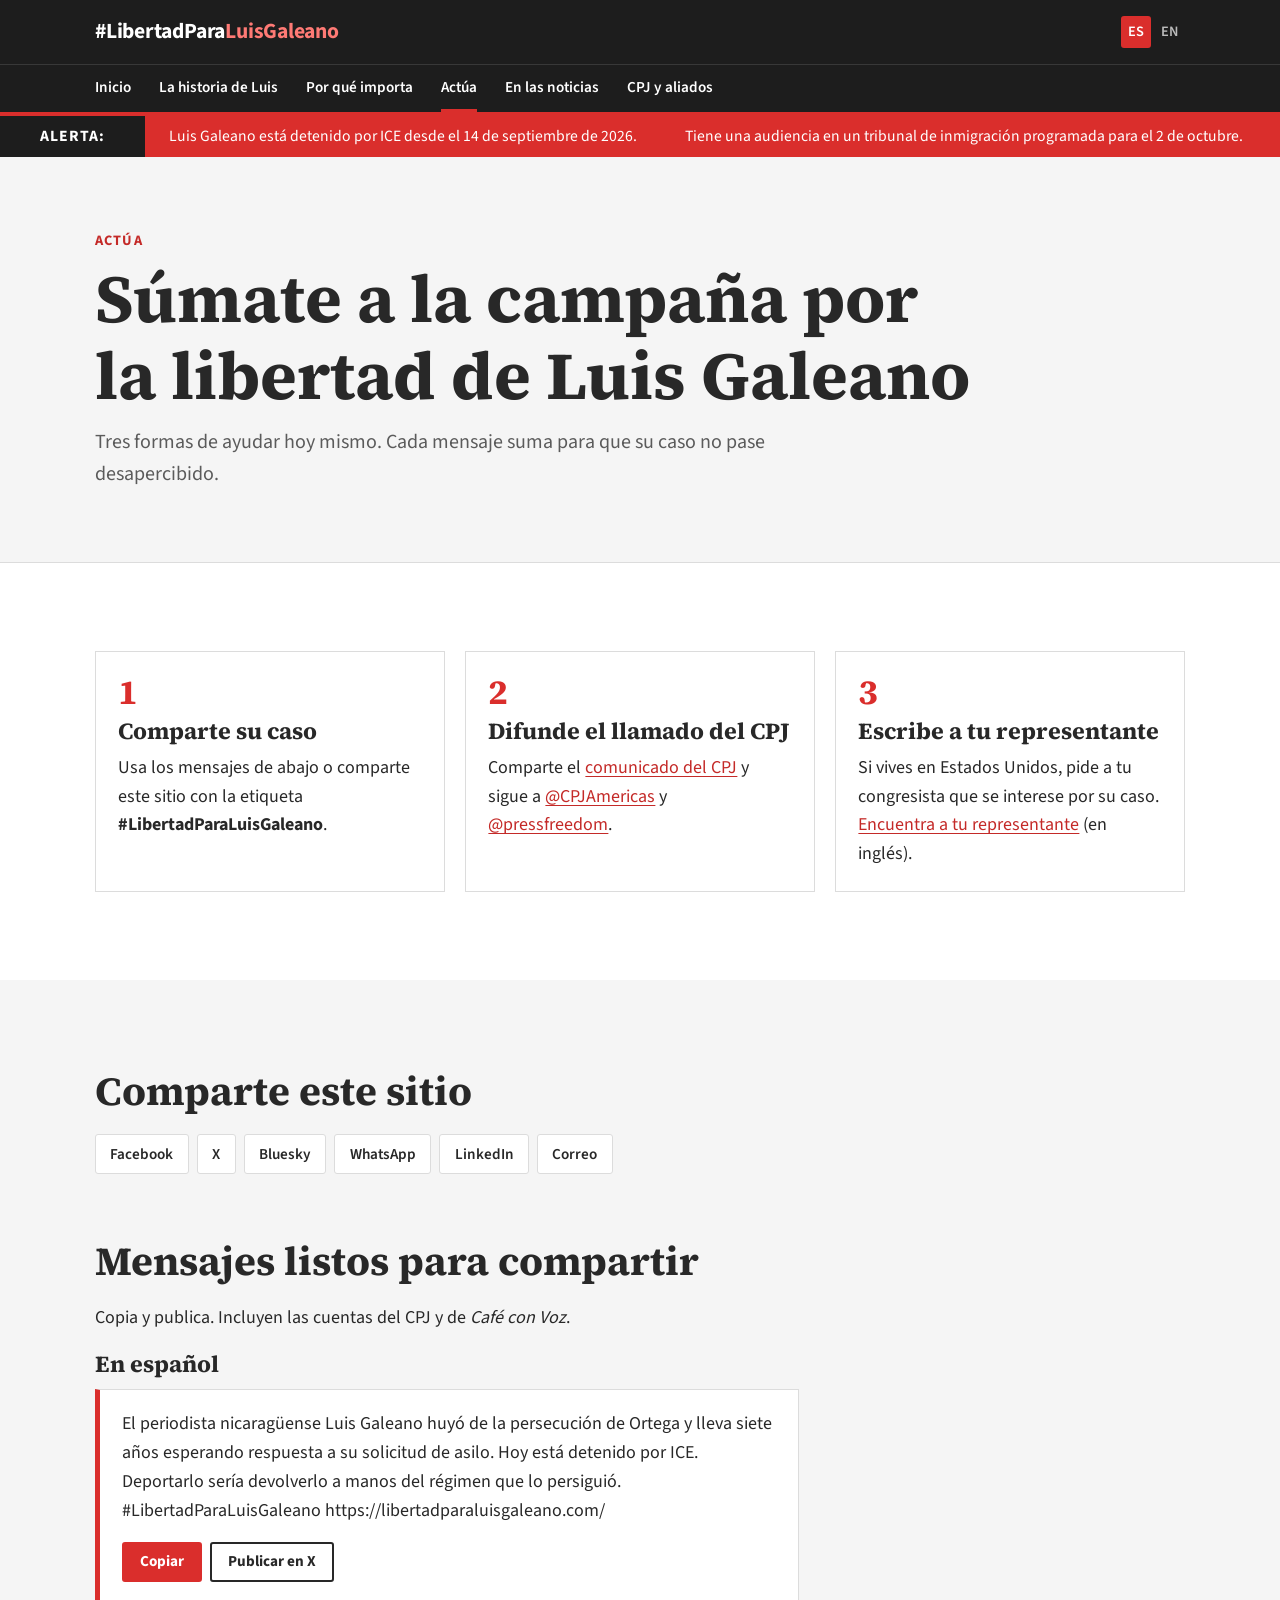
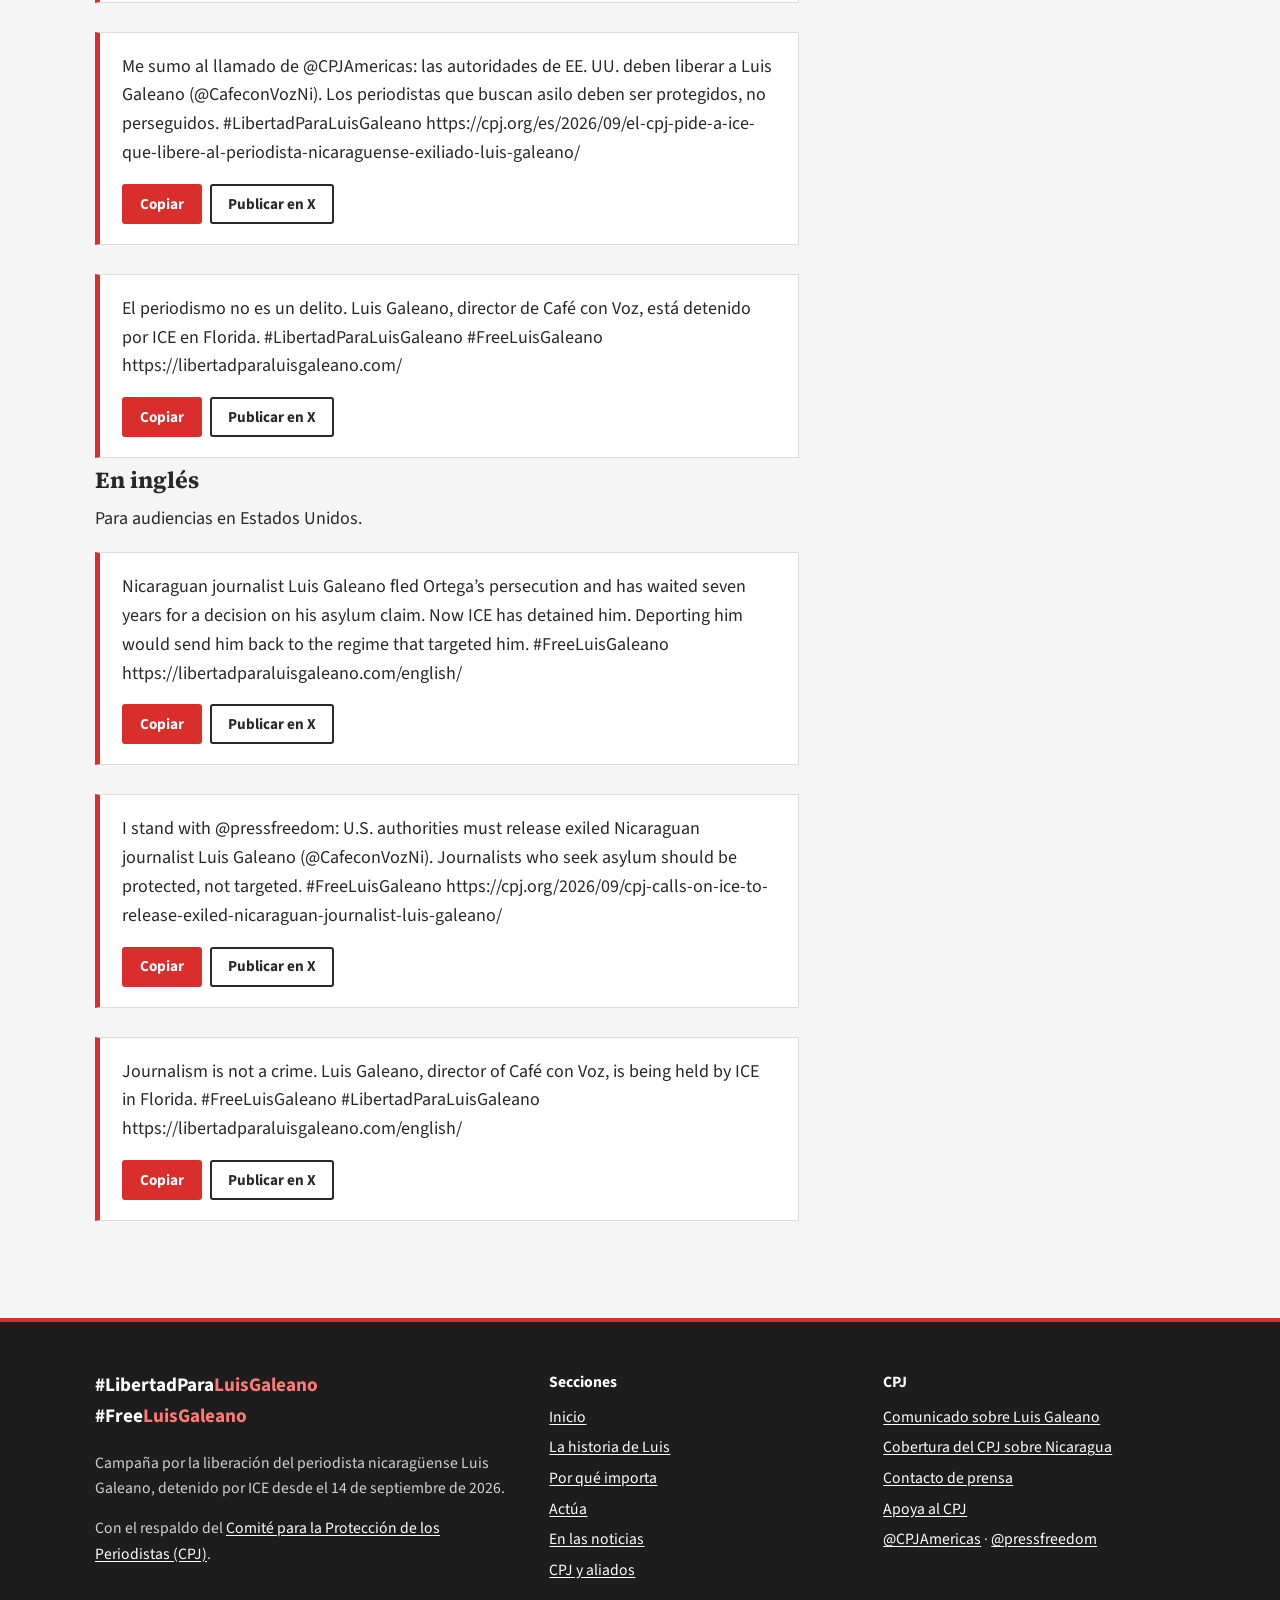
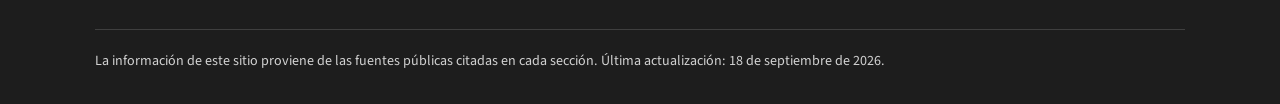
==== commit d11d4da2: "Documenta el carrusel de aliados y fecha el sitio al 18 de septiembre Actualiza PROJECT.md tras suma" ====
--- a/actua/index.html
+++ b/actua/index.html
@@ -202,7 +202,7 @@
         </ul>
       </div>
     </div>
-    <p class="pie__legal">La información de este sitio proviene de las fuentes públicas citadas en cada sección. Última actualización: 17 de septiembre de 2026.</p>
+    <p class="pie__legal">La información de este sitio proviene de las fuentes públicas citadas en cada sección. Última actualización: 18 de septiembre de 2026.</p>
   </div>
 </footer>
 
--- a/assets/css/style.css
+++ b/assets/css/style.css
@@ -543,3 +543,67 @@
 
 /* ----- 404 ---------------------------------------------------------------- */
 .no-encontrada { min-height: 50vh; display: grid; align-content: center; }
+
+/* ----- Carrusel de logos de aliados --------------------------------------- */
+.carrusel { position: relative; }
+.carrusel__cabeza {
+  display: flex;
+  flex-wrap: wrap;
+  align-items: baseline;
+  justify-content: space-between;
+  gap: 0.5rem 2rem;
+  margin-bottom: 1.25rem;
+}
+.carrusel__cabeza h2 { margin: 0; }
+.carrusel__flechas { display: flex; gap: 0.5rem; }
+.carrusel__flecha {
+  display: inline-flex;
+  align-items: center;
+  justify-content: center;
+  width: 44px;
+  height: 44px;
+  padding: 0;
+  border: 1px solid var(--gris-linea);
+  border-radius: var(--radio);
+  background: var(--blanco);
+  color: var(--tinta);
+  cursor: pointer;
+}
+.carrusel__flecha:hover:not(:disabled) { border-color: var(--rojo); color: var(--rojo-texto); }
+.carrusel__flecha:disabled { opacity: 0.35; cursor: default; }
+.carrusel__flecha[hidden] { display: none; }
+.carrusel__flecha svg { width: 20px; height: 20px; fill: currentColor; }
+
+.carrusel__pista {
+  display: flex;
+  gap: 1rem;
+  margin: 0;
+  padding: 0;
+  list-style: none;
+  overflow-x: auto;
+  scroll-snap-type: x mandatory;
+  scrollbar-width: thin;
+  overscroll-behavior-x: contain;
+}
+.carrusel__pista > li {
+  flex: 0 0 auto;
+  width: 220px;
+  scroll-snap-align: start;
+}
+.carrusel__logo {
+  display: flex;
+  align-items: center;
+  justify-content: center;
+  height: 130px;
+  padding: 1.25rem;
+  background: var(--blanco);
+  border: 1px solid var(--gris-linea);
+}
+.carrusel__logo img {
+  max-height: 100%;
+  width: auto;
+  max-width: 100%;
+  object-fit: contain;
+}
+a.carrusel__logo:hover { border-color: var(--rojo); }
+.carrusel__pie { margin: 1rem 0 0; font-size: 0.95rem; color: var(--gris-texto); }
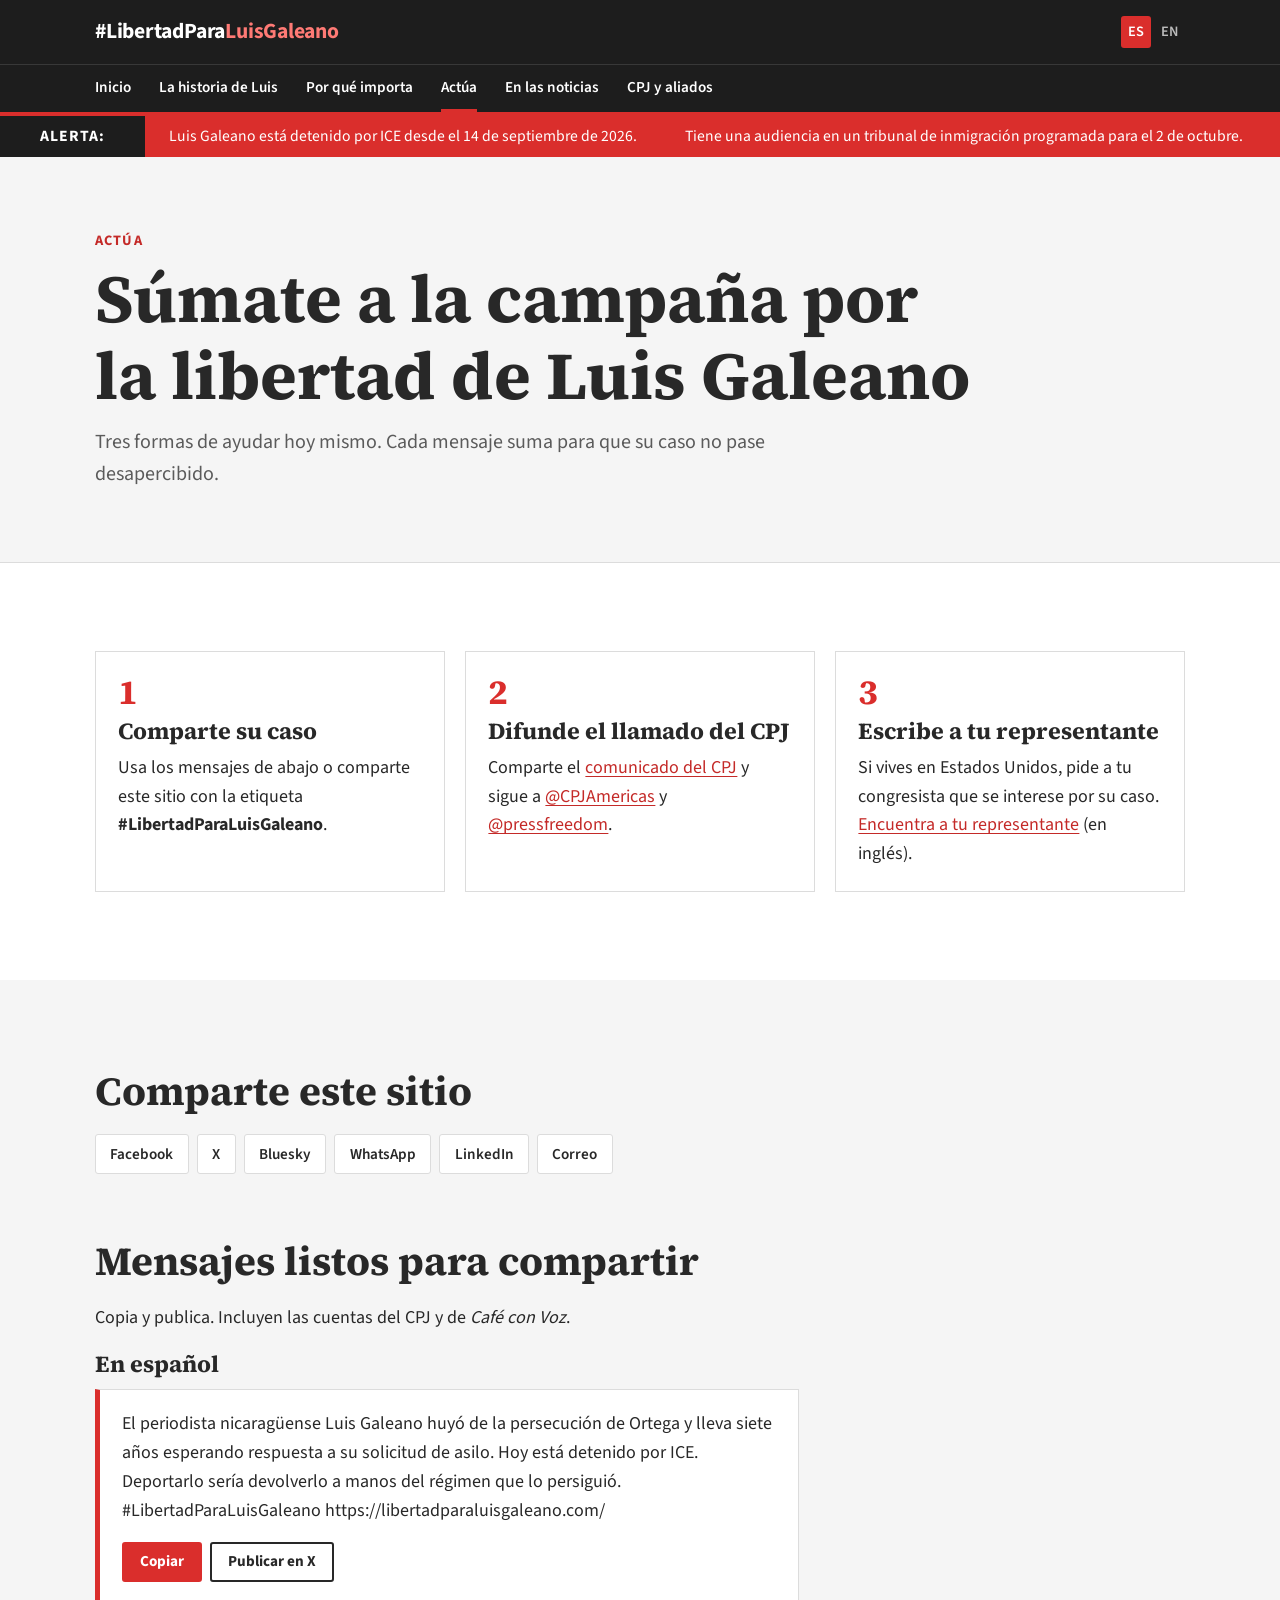
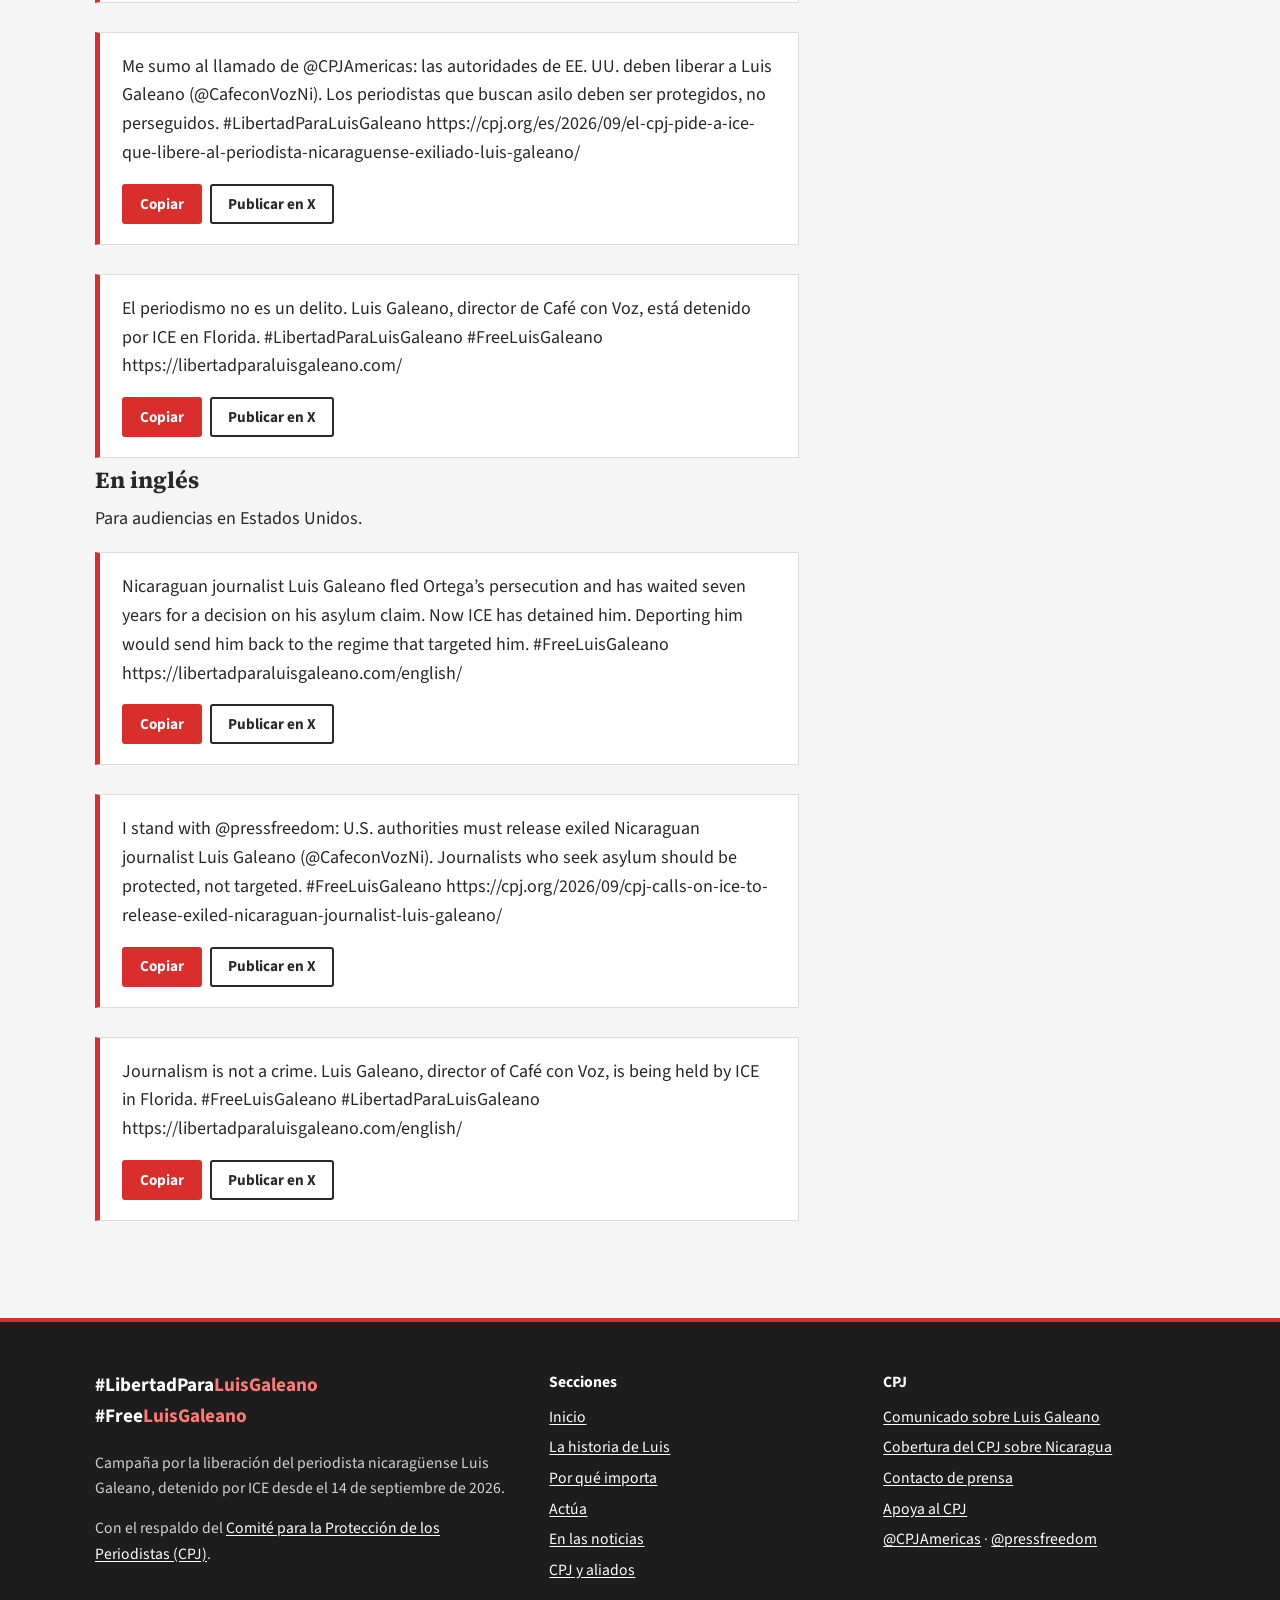
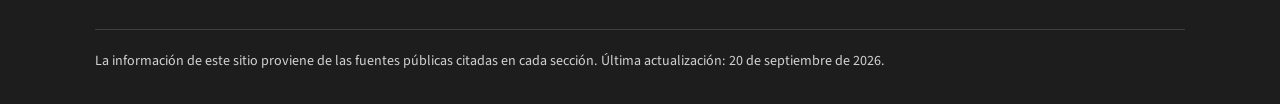
==== commit 15433d09: "Actualiza la alerta al comunicado conjunto del CPJ y 14 aliados El comunicado del 18 de septiembre, " ====
--- a/actua/index.html
+++ b/actua/index.html
@@ -62,7 +62,7 @@
     <ul class="alerta__pista">
       <li>Luis Galeano está detenido por ICE desde el 14 de septiembre de 2026.</li>
       <li>Tiene una audiencia en un tribunal de inmigración programada para el 2 de octubre.</li>
-      <li>El CPJ pide a ICE que lo libere. <a href="https://cpj.org/es/2026/09/el-cpj-pide-a-ice-que-libere-al-periodista-nicaraguense-exiliado-luis-galeano/" target="_blank" rel="noopener">Lee el comunicado</a></li>
+      <li>El CPJ y 14 organizaciones aliadas piden su liberación. <a href="https://cpj.org/es/2026/09/cpj-y-organizaciones-aliadas-piden-la-liberacion-del-periodista-nicaraguense-luis-galeano-detenido-por-ice/" target="_blank" rel="noopener">Lee el comunicado</a></li>
       <li>La SIP pide a EE. UU. no deportarlo. <a href="https://www.sipiapa.org/la-sip-reclama-proteccion-el-periodista-nicaraguense-luis-galeano-detenido-ice-n1301635" target="_blank" rel="noopener">Lee más</a></li>
     </ul>
   </div>
@@ -202,7 +202,7 @@
         </ul>
       </div>
     </div>
-    <p class="pie__legal">La información de este sitio proviene de las fuentes públicas citadas en cada sección. Última actualización: 18 de septiembre de 2026.</p>
+    <p class="pie__legal">La información de este sitio proviene de las fuentes públicas citadas en cada sección. Última actualización: 20 de septiembre de 2026.</p>
   </div>
 </footer>
 
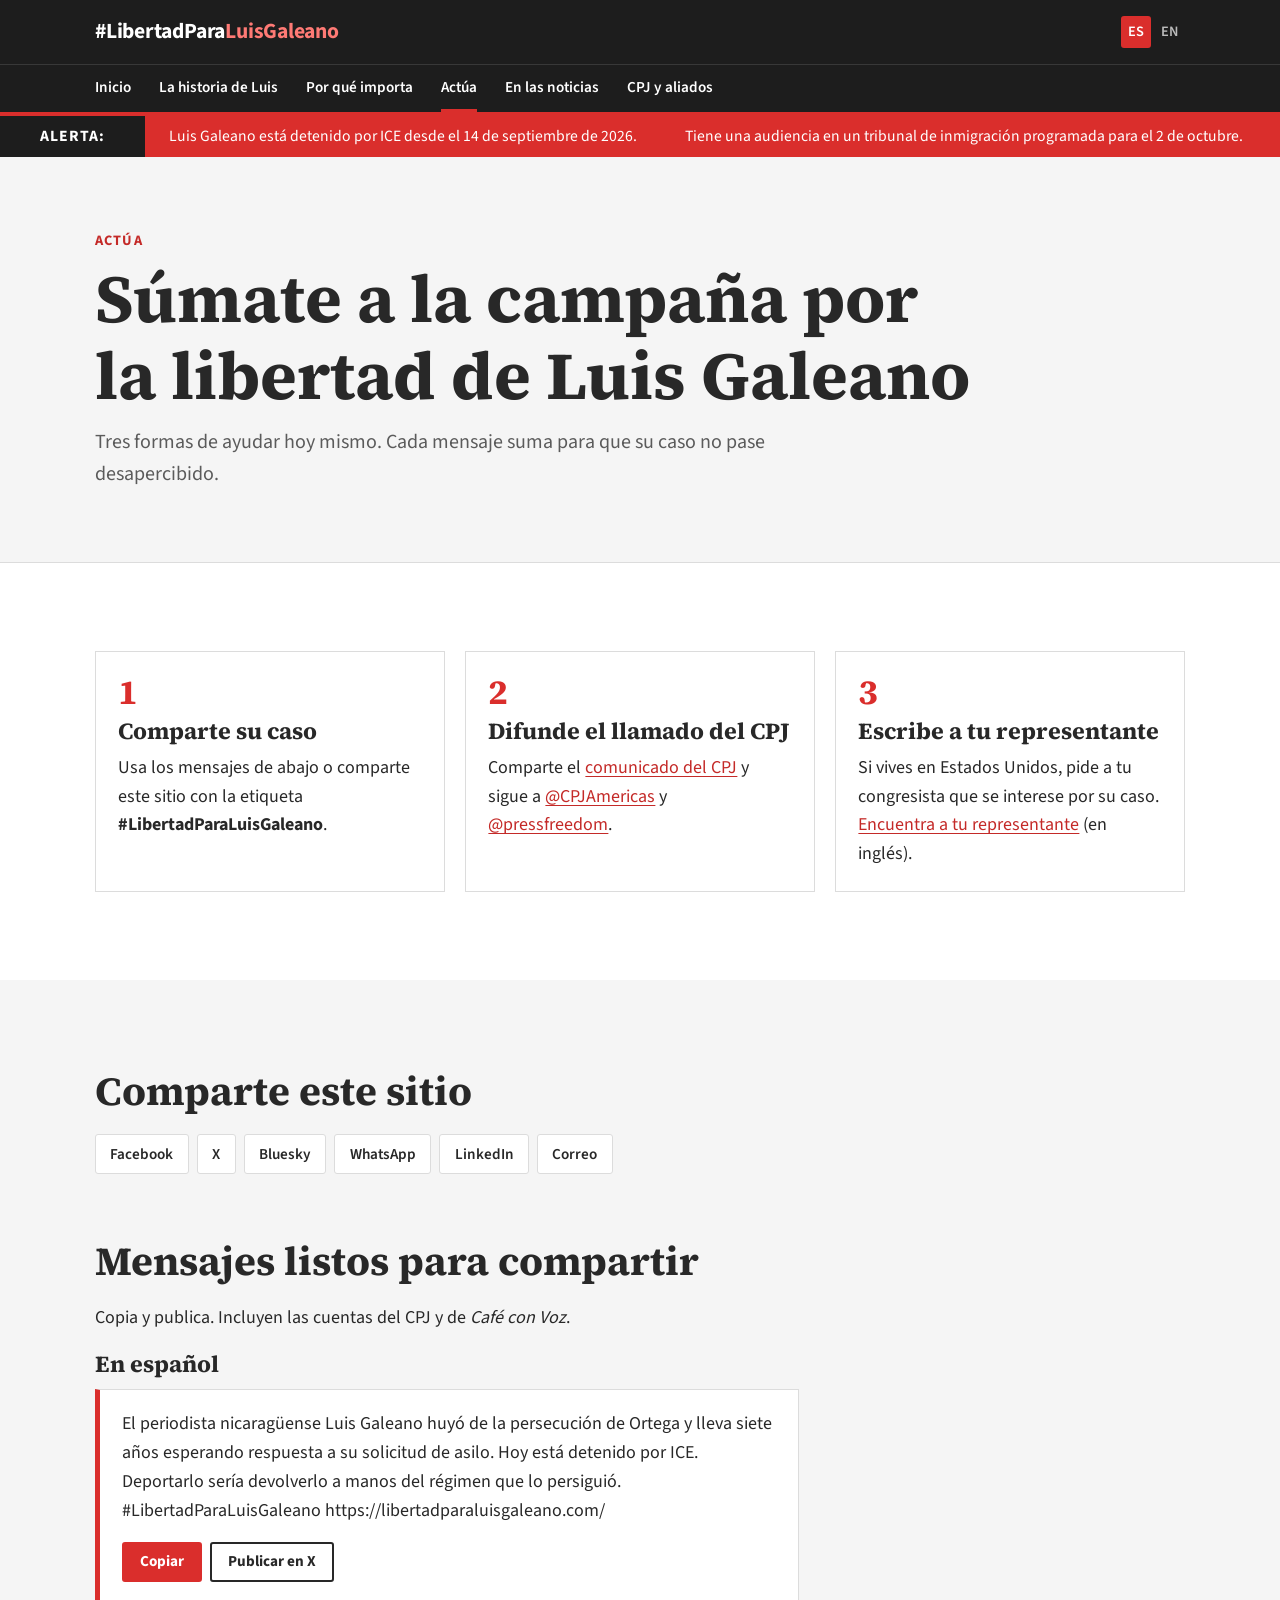
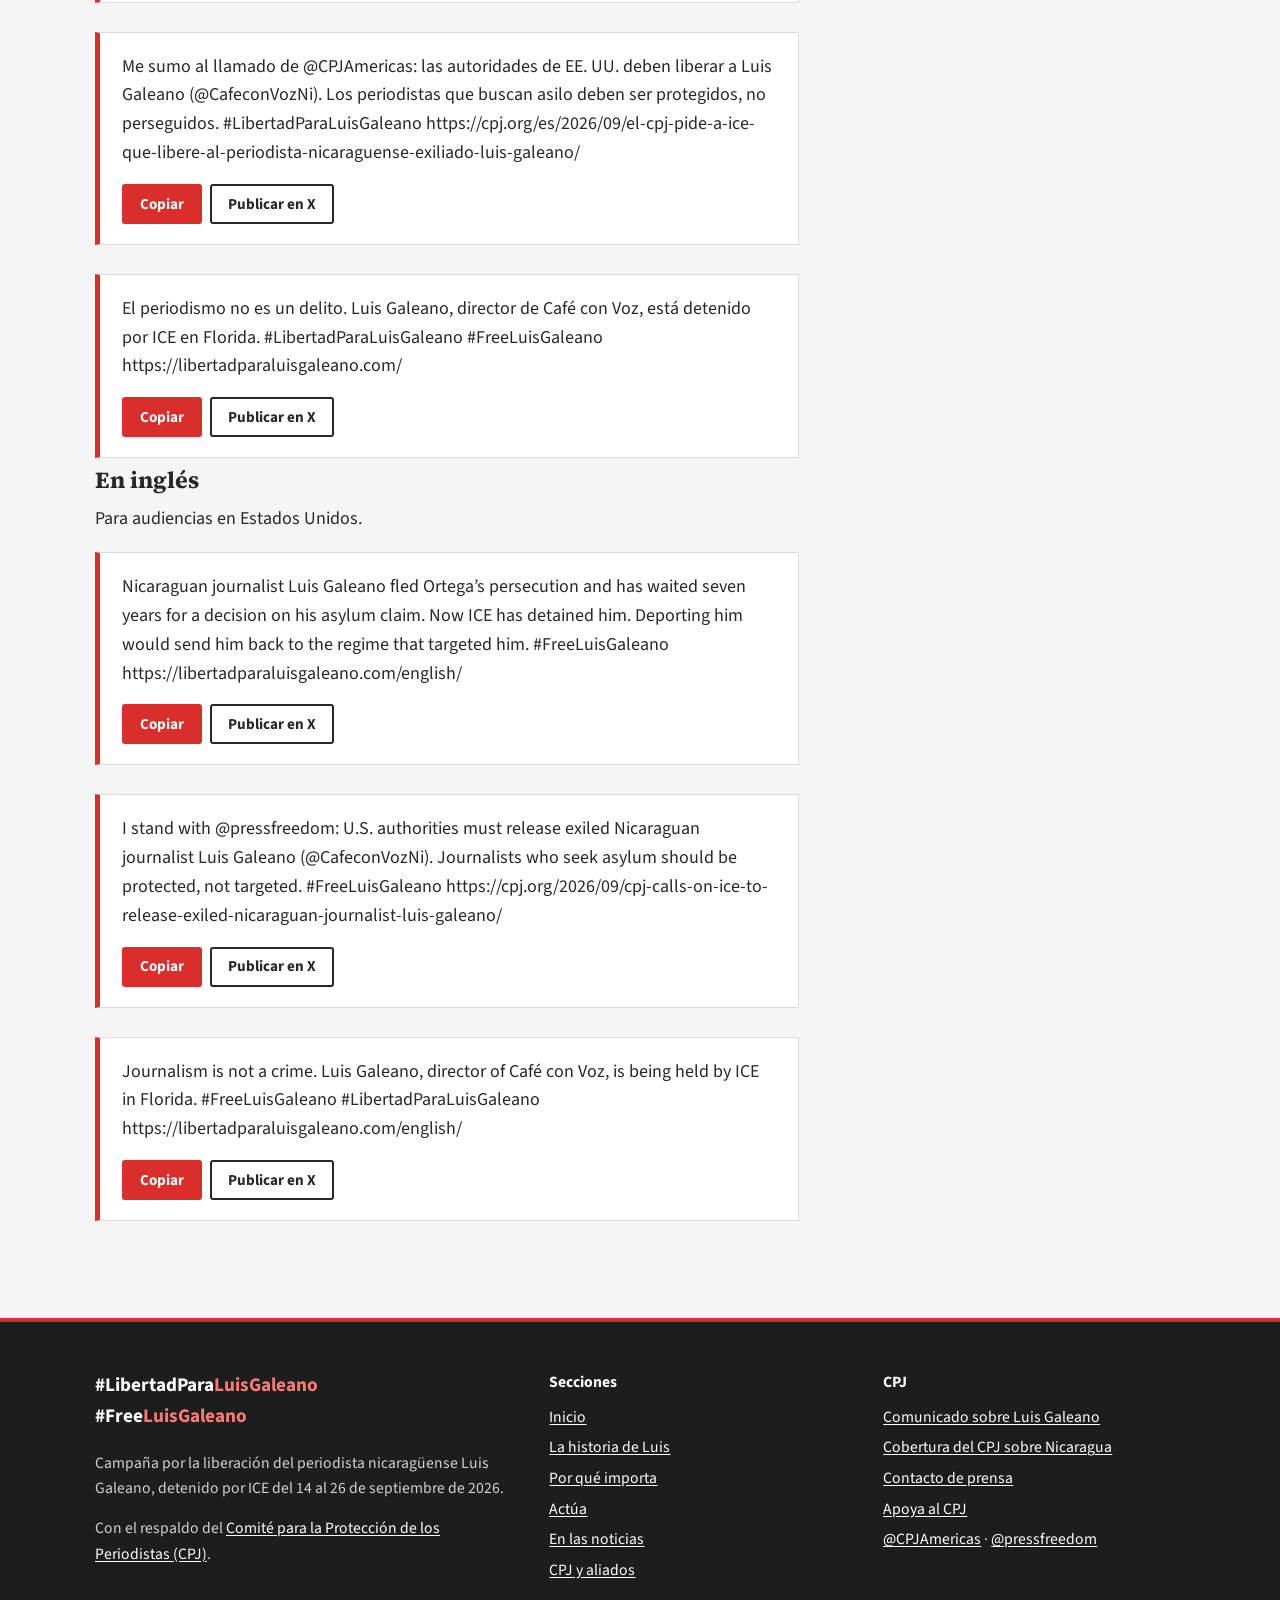
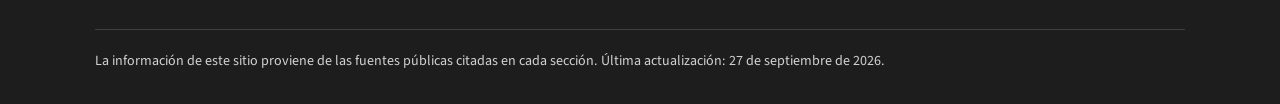
==== commit 98a9ee32: "Registra la liberación de Luis Galeano y congela el contador en 11 días Luis salió en libertad bajo " ====
--- a/actua/index.html
+++ b/actua/index.html
@@ -177,7 +177,7 @@
     <div class="pie__rejilla">
       <div>
         <p class="pie__hashtags">#LibertadPara<span>LuisGaleano</span><br>#Free<span>LuisGaleano</span></p>
-        <p>Campaña por la liberación del periodista nicaragüense Luis Galeano, detenido por ICE desde el 14 de septiembre de 2026.</p>
+        <p>Campaña por la liberación del periodista nicaragüense Luis Galeano, detenido por ICE del 14 al 26 de septiembre de 2026.</p>
         <p>Con el respaldo del <a href="https://cpj.org/es/" target="_blank" rel="noopener">Comité para la Protección de los Periodistas (CPJ)</a>.</p>
       </div>
       <nav aria-label="Secciones">
@@ -202,7 +202,7 @@
         </ul>
       </div>
     </div>
-    <p class="pie__legal">La información de este sitio proviene de las fuentes públicas citadas en cada sección. Última actualización: 20 de septiembre de 2026.</p>
+    <p class="pie__legal">La información de este sitio proviene de las fuentes públicas citadas en cada sección. Última actualización: 27 de septiembre de 2026.</p>
   </div>
 </footer>
 
